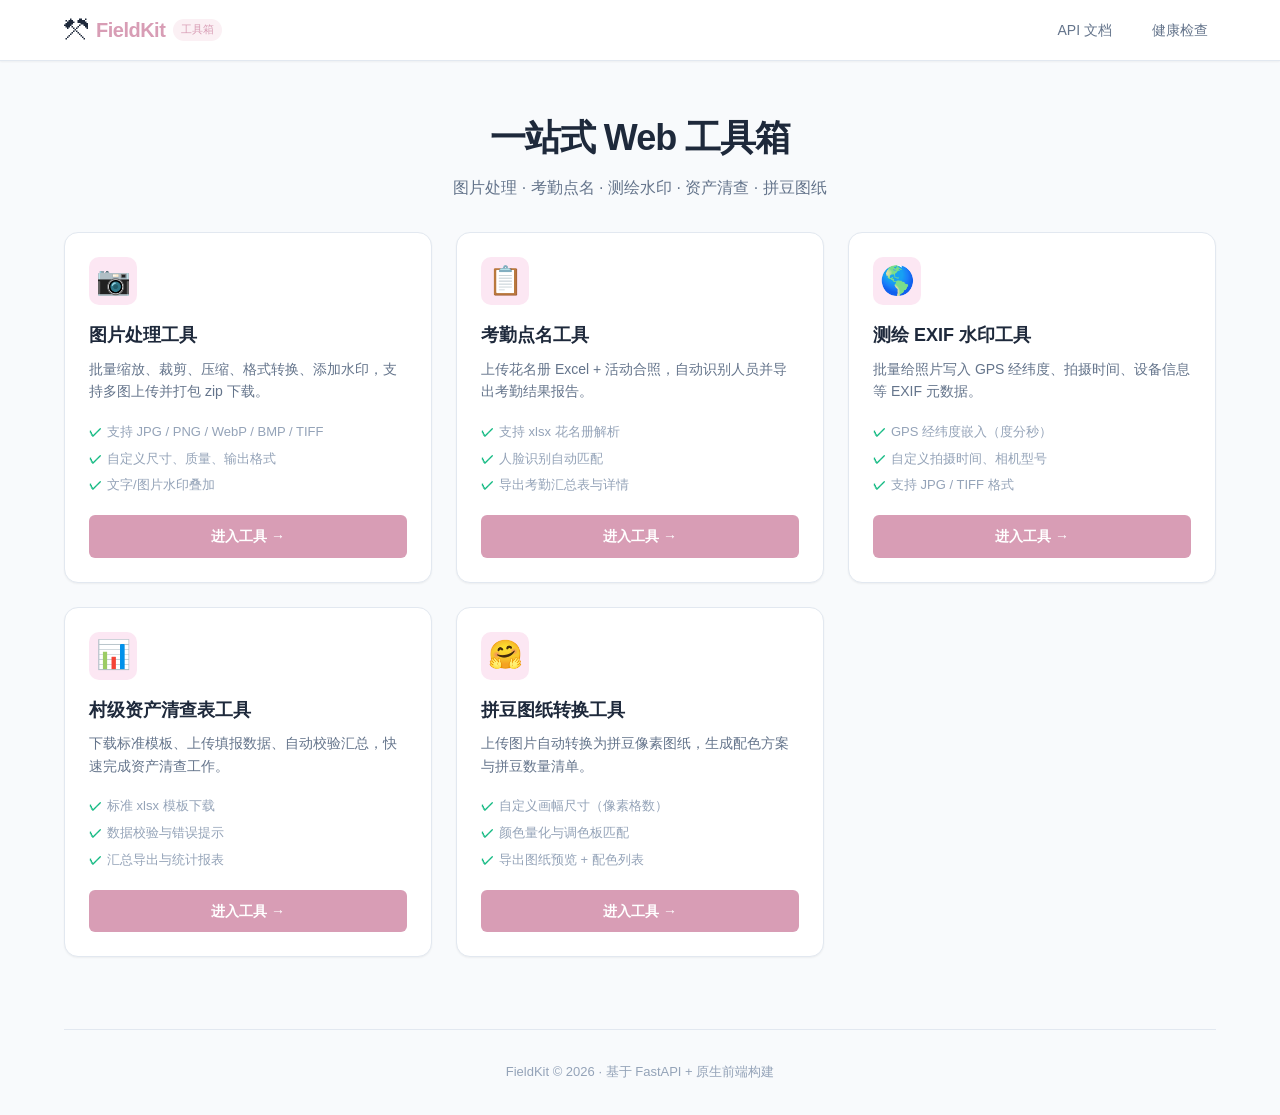
==== static/index.html @ 3ac5bb94 "feat:第二阶段 完成static首页、全局样式与通用前端js组件" ====
<!DOCTYPE html>
<html lang="zh-CN">
<head>
    <meta charset="UTF-8">
    <meta name="viewport" content="width=device-width, initial-scale=1.0">
    <title>FieldKit - 一站式 Web 工具箱</title>
    <link rel="stylesheet" href="/static/css/style.css">
</head>
<body>

    <!-- ============================================================ -->
    <!-- 顶部导航 -->
    <!-- ============================================================ -->
    <header class="header">
        <div class="header-inner">
            <div class="logo">
                <span class="logo-icon">&#9874;</span>
                <span class="logo-text">FieldKit</span>
                <span class="logo-badge">工具箱</span>
            </div>
            <nav class="nav-links">
                <a href="/docs" target="_blank" class="nav-link">API 文档</a>
                <a href="/api/health" target="_blank" class="nav-link">健康检查</a>
            </nav>
        </div>
    </header>

    <!-- ============================================================ -->
    <!-- 主体内容 -->
    <!-- ============================================================ -->
    <main class="main-container">

        <!-- 欢迎区域 -->
        <section class="hero">
            <h1 class="hero-title">一站式 Web 工具箱</h1>
            <p class="hero-desc">
                图片处理 &middot; 考勤点名 &middot; 测绘水印 &middot; 资产清查 &middot; 拼豆图纸
            </p>
        </section>

        <!-- 工具卡片网格 -->
        <section class="tool-grid">

            <!-- 1. 图片处理工具 -->
            <div class="tool-card" data-tool="image">
                <div class="card-icon icon-image">&#128247;</div>
                <h3 class="card-title">图片处理工具</h3>
                <p class="card-desc">
                    批量缩放、裁剪、压缩、格式转换、添加水印，支持多图上传并打包 zip 下载。
                </p>
                <ul class="card-features">
                    <li>支持 JPG / PNG / WebP / BMP / TIFF</li>
                    <li>自定义尺寸、质量、输出格式</li>
                    <li>文字/图片水印叠加</li>
                </ul>
                <a href="/static/pages/image-tool.html" class="card-btn">进入工具 &rarr;</a>
            </div>

            <!-- 2. 考勤点名工具 -->
            <div class="tool-card" data-tool="attendance">
                <div class="card-icon icon-attendance">&#128203;</div>
                <h3 class="card-title">考勤点名工具</h3>
                <p class="card-desc">
                    上传花名册 Excel + 活动合照，自动识别人员并导出考勤结果报告。
                </p>
                <ul class="card-features">
                    <li>支持 xlsx 花名册解析</li>
                    <li>人脸识别自动匹配</li>
                    <li>导出考勤汇总表与详情</li>
                </ul>
                <a href="/static/pages/attendance-tool.html" class="card-btn">进入工具 &rarr;</a>
            </div>

            <!-- 3. 测绘 EXIF 水印工具 -->
            <div class="tool-card" data-tool="survey">
                <div class="card-icon icon-survey">&#127758;</div>
                <h3 class="card-title">测绘 EXIF 水印工具</h3>
                <p class="card-desc">
                    批量给照片写入 GPS 经纬度、拍摄时间、设备信息等 EXIF 元数据。
                </p>
                <ul class="card-features">
                    <li>GPS 经纬度嵌入（度分秒）</li>
                    <li>自定义拍摄时间、相机型号</li>
                    <li>支持 JPG / TIFF 格式</li>
                </ul>
                <a href="/static/pages/survey-tool.html" class="card-btn">进入工具 &rarr;</a>
            </div>

            <!-- 4. 村级资产清查表工具 -->
            <div class="tool-card" data-tool="asset">
                <div class="card-icon icon-asset">&#128202;</div>
                <h3 class="card-title">村级资产清查表工具</h3>
                <p class="card-desc">
                    下载标准模板、上传填报数据、自动校验汇总，快速完成资产清查工作。
                </p>
                <ul class="card-features">
                    <li>标准 xlsx 模板下载</li>
                    <li>数据校验与错误提示</li>
                    <li>汇总导出与统计报表</li>
                </ul>
                <a href="/static/pages/asset-tool.html" class="card-btn">进入工具 &rarr;</a>
            </div>

            <!-- 5. 拼豆图纸转换工具 -->
            <div class="tool-card" data-tool="bead">
                <div class="card-icon icon-bead">&#129303;</div>
                <h3 class="card-title">拼豆图纸转换工具</h3>
                <p class="card-desc">
                    上传图片自动转换为拼豆像素图纸，生成配色方案与拼豆数量清单。
                </p>
                <ul class="card-features">
                    <li>自定义画幅尺寸（像素格数）</li>
                    <li>颜色量化与调色板匹配</li>
                    <li>导出图纸预览 + 配色列表</li>
                </ul>
                <a href="/static/pages/bead-tool.html" class="card-btn">进入工具 &rarr;</a>
            </div>

        </section>

        <!-- 页脚 -->
        <footer class="footer">
            <p>FieldKit &copy; 2026 &middot; 基于 FastAPI + 原生前端构建</p>
        </footer>
    </main>

    <!-- ============================================================ -->
    <!-- 全局 Toast 容器（由 common.js 驱动） -->
    <!-- ============================================================ -->
    <div id="toast-container" class="toast-container"></div>

    <script src="/static/js/common.js"></script>
</body>
</html>
---- static/css/style.css ----
/* ============================================================
   FieldKit - 全局通用样式
   基于 CSS 变量实现主题化，适配桌面端浏览器
   ============================================================ */

/* -------------------- CSS 变量（设计令牌） -------------------- */
:root {
    /* 主色调 - 淡粉色系 */
    --color-primary: #D89DB5;
    --color-primary-hover: #C48A9F;
    --color-primary-light: #FBF0F4;

    /* 功能色 */
    --color-success: #10B981;
    --color-success-bg: #ECFDF5;
    --color-warning: #F59E0B;
    --color-warning-bg: #FFFBEB;
    --color-error: #EF4444;
    --color-error-bg: #FEF2F2;
    --color-info: #3B82F6;
    --color-info-bg: #EFF6FF;

    /* 中性色 */
    --color-bg: #F8FAFC;
    --color-surface: #FFFFFF;
    --color-border: #E2E8F0;
    --color-text: #1E293B;
    --color-text-secondary: #64748B;
    --color-text-muted: #94A3B8;

    /* 阴影 */
    --shadow-sm: 0 1px 2px rgba(0, 0, 0, 0.05);
    --shadow-md: 0 4px 6px -1px rgba(0, 0, 0, 0.07), 0 2px 4px -2px rgba(0, 0, 0, 0.05);
    --shadow-lg: 0 10px 15px -3px rgba(0, 0, 0, 0.08), 0 4px 6px -4px rgba(0, 0, 0, 0.04);
    --shadow-xl: 0 20px 25px -5px rgba(0, 0, 0, 0.1), 0 8px 10px -6px rgba(0, 0, 0, 0.04);

    /* 圆角 */
    --radius-sm: 6px;
    --radius-md: 10px;
    --radius-lg: 14px;
    --radius-xl: 20px;

    /* 间距 */
    --spacing-xs: 4px;
    --spacing-sm: 8px;
    --spacing-md: 16px;
    --spacing-lg: 24px;
    --spacing-xl: 32px;
    --spacing-2xl: 48px;

    /* 排版 */
    --font-family: -apple-system, BlinkMacSystemFont, "Segoe UI", "PingFang SC",
                    "Microsoft YaHei", "Helvetica Neue", Arial, sans-serif;
    --font-mono: "SF Mono", "Fira Code", "Consolas", monospace;
}

/* -------------------- 全局重置 -------------------- */
*,
*::before,
*::after {
    box-sizing: border-box;
    margin: 0;
    padding: 0;
}

html {
    font-size: 16px;
    -webkit-font-smoothing: antialiased;
    -moz-osx-font-smoothing: grayscale;
}

body {
    font-family: var(--font-family);
    color: var(--color-text);
    background-color: var(--color-bg);
    line-height: 1.6;
    min-height: 100vh;
}

a {
    color: var(--color-primary);
    text-decoration: none;
    transition: color 0.2s;
}
a:hover {
    color: var(--color-primary-hover);
}

img {
    max-width: 100%;
    display: block;
}

/* -------------------- 顶部导航栏 -------------------- */
.header {
    background: var(--color-surface);
    border-bottom: 1px solid var(--color-border);
    position: sticky;
    top: 0;
    z-index: 100;
    box-shadow: var(--shadow-sm);
}

.header-inner {
    max-width: 1200px;
    margin: 0 auto;
    padding: 0 var(--spacing-lg);
    height: 60px;
    display: flex;
    align-items: center;
    justify-content: space-between;
}

.logo {
    display: flex;
    align-items: center;
    gap: var(--spacing-sm);
}

.logo-icon {
    font-size: 24px;
}

.logo-text {
    font-size: 20px;
    font-weight: 700;
    color: var(--color-primary);
    letter-spacing: -0.5px;
}

.logo-badge {
    font-size: 11px;
    font-weight: 500;
    color: var(--color-primary);
    background: var(--color-primary-light);
    padding: 2px 8px;
    border-radius: 999px;
}

.nav-links {
    display: flex;
    gap: var(--spacing-lg);
}

.nav-link {
    font-size: 14px;
    color: var(--color-text-secondary);
    font-weight: 500;
    padding: var(--spacing-xs) var(--spacing-sm);
    border-radius: var(--radius-sm);
    transition: all 0.2s;
}
.nav-link:hover {
    color: var(--color-primary);
    background: var(--color-primary-light);
}

/* -------------------- 主体容器 -------------------- */
.main-container {
    max-width: 1200px;
    margin: 0 auto;
    padding: 0 var(--spacing-lg);
}

/* -------------------- 欢迎区域 -------------------- */
.hero {
    text-align: center;
    padding: var(--spacing-2xl) 0 var(--spacing-xl);
}

.hero-title {
    font-size: 36px;
    font-weight: 800;
    color: var(--color-text);
    letter-spacing: -1px;
    margin-bottom: var(--spacing-sm);
}

.hero-desc {
    font-size: 16px;
    color: var(--color-text-secondary);
}

/* -------------------- 工具卡片网格 -------------------- */
.tool-grid {
    display: grid;
    grid-template-columns: repeat(3, 1fr);
    gap: var(--spacing-lg);
    padding-bottom: var(--spacing-2xl);
}

/* 响应式：宽度不足时减少列数 */
@media (max-width: 1024px) {
    .tool-grid {
        grid-template-columns: repeat(2, 1fr);
    }
}
@media (max-width: 680px) {
    .tool-grid {
        grid-template-columns: 1fr;
    }
}

/* -------------------- 单张工具卡片 -------------------- */
.tool-card {
    background: var(--color-surface);
    border: 1px solid var(--color-border);
    border-radius: var(--radius-lg);
    padding: var(--spacing-lg);
    display: flex;
    flex-direction: column;
    transition: all 0.25s ease;
    box-shadow: var(--shadow-sm);
}

.tool-card:hover {
    box-shadow: var(--shadow-lg);
    border-color: var(--color-primary);
    transform: translateY(-2px);
}

.card-header {
    display: flex;
    align-items: center;
    justify-content: space-between;
    margin-bottom: var(--spacing-md);
}

.card-icon {
    width: 48px;
    height: 48px;
    font-size: 28px;
    display: flex;
    align-items: center;
    justify-content: center;
    border-radius: var(--radius-md);
    margin-bottom: var(--spacing-md);
}

.icon-image     { background: #FCE7F3; }
.icon-attendance { background: #FCE7F3; }
.icon-survey    { background: #FCE7F3; }
.icon-asset     { background: #FCE7F3; }
.icon-bead      { background: #FCE7F3; }

.card-badge {
    font-size: 11px;
    font-weight: 600;
    padding: 3px 10px;
    border-radius: 999px;
    letter-spacing: 0.3px;
}
.badge-high { background: #FEF2F2; color: #DC2626; }
.badge-mid  { background: #FFFBEB; color: #D97706; }

.card-title {
    font-size: 18px;
    font-weight: 700;
    margin-bottom: var(--spacing-sm);
    color: var(--color-text);
}

.card-desc {
    font-size: 14px;
    color: var(--color-text-secondary);
    margin-bottom: var(--spacing-md);
    line-height: 1.6;
    flex-grow: 1;
}

.card-features {
    list-style: none;
    margin-bottom: var(--spacing-md);
}

.card-features li {
    font-size: 13px;
    color: var(--color-text-muted);
    padding: 3px 0;
    padding-left: 18px;
    position: relative;
}

.card-features li::before {
    content: "✓";
    position: absolute;
    left: 0;
    color: var(--color-success);
    font-weight: 700;
}

.card-btn {
    display: block;
    width: 100%;
    text-align: center;
    padding: 10px 0;
    background: var(--color-primary);
    color: #FFFFFF;
    border: none;
    border-radius: var(--radius-sm);
    font-size: 14px;
    font-weight: 600;
    cursor: pointer;
    transition: background 0.2s, transform 0.1s;
}
.card-btn:hover {
    background: var(--color-primary-hover);
    color: #FFFFFF;
    transform: scale(1.02);
}
.card-btn:active {
    transform: scale(0.98);
}

/* -------------------- 页脚 -------------------- */
.footer {
    text-align: center;
    padding: var(--spacing-xl) 0;
    border-top: 1px solid var(--color-border);
    margin-top: var(--spacing-lg);
}

.footer p {
    font-size: 13px;
    color: var(--color-text-muted);
}

/* ============================================================
   Toast 轻提示（由 common.js 动态创建）
   ============================================================ */
.toast-container {
    position: fixed;
    top: 80px;
    right: var(--spacing-lg);
    z-index: 9999;
    display: flex;
    flex-direction: column;
    gap: var(--spacing-sm);
    pointer-events: none;
}

.toast {
    display: flex;
    align-items: center;
    gap: var(--spacing-sm);
    min-width: 280px;
    max-width: 420px;
    padding: 12px 16px;
    border-radius: var(--radius-md);
    font-size: 14px;
    font-weight: 500;
    box-shadow: var(--shadow-lg);
    pointer-events: auto;
    animation: toastSlideIn 0.3s ease, toastFadeOut 0.3s ease forwards;
    animation-delay: 0s, 2.7s;
}

@keyframes toastSlideIn {
    from { transform: translateX(120%); opacity: 0; }
    to   { transform: translateX(0);    opacity: 1; }
}
@keyframes toastFadeOut {
    from { opacity: 1; }
    to   { opacity: 0; transform: translateY(-8px); }
}

.toast-success {
    background: var(--color-success-bg);
    border: 1px solid var(--color-success);
    color: #065F46;
}
.toast-error {
    background: var(--color-error-bg);
    border: 1px solid var(--color-error);
    color: #991B1B;
}
.toast-warning {
    background: var(--color-warning-bg);
    border: 1px solid var(--color-warning);
    color: #92400E;
}
.toast-info {
    background: var(--color-info-bg);
    border: 1px solid var(--color-info);
    color: #1E40AF;
}

.toast-icon {
    font-size: 18px;
    flex-shrink: 0;
}

.toast-msg {
    flex: 1;
}

/* ============================================================
   通用表单元素样式（供各工具页复用）
   ============================================================ */

/* 文件上传拖拽区 */
.upload-zone {
    border: 2px dashed var(--color-border);
    border-radius: var(--radius-lg);
    padding: var(--spacing-2xl);
    text-align: center;
    cursor: pointer;
    transition: all 0.25s;
    background: #FAFBFC;
}

.upload-zone:hover,
.upload-zone.drag-over {
    border-color: var(--color-primary);
    background: var(--color-primary-light);
}

.upload-zone-icon {
    font-size: 40px;
    margin-bottom: var(--spacing-sm);
}

.upload-zone-text {
    font-size: 15px;
    color: var(--color-text-secondary);
    margin-bottom: var(--spacing-xs);
}

.upload-zone-hint {
    font-size: 12px;
    color: var(--color-text-muted);
}

/* 按钮基础样式 */
.btn {
    display: inline-flex;
    align-items: center;
    justify-content: center;
    gap: 6px;
    padding: 10px 20px;
    font-size: 14px;
    font-weight: 600;
    font-family: inherit;
    border: none;
    border-radius: var(--radius-sm);
    cursor: pointer;
    transition: all 0.2s;
}

.btn-primary {
    background: var(--color-primary);
    color: #FFFFFF;
}
.btn-primary:hover {
    background: var(--color-primary-hover);
}

.btn-secondary {
    background: var(--color-surface);
    color: var(--color-text);
    border: 1px solid var(--color-border);
}
.btn-secondary:hover {
    background: var(--color-bg);
}

.btn-success {
    background: var(--color-success);
    color: #FFFFFF;
}
.btn-success:hover {
    background: #059669;
}

.btn-danger {
    background: var(--color-error);
    color: #FFFFFF;
}
.btn-danger:hover {
    background: #DC2626;
}

.btn:disabled {
    opacity: 0.5;
    cursor: not-allowed;
}

/* 输入框 */
.input {
    width: 100%;
    padding: 10px 14px;
    font-size: 14px;
    font-family: inherit;
    border: 1px solid var(--color-border);
    border-radius: var(--radius-sm);
    outline: none;
    transition: border-color 0.2s, box-shadow 0.2s;
    background: var(--color-surface);
    color: var(--color-text);
}
.input:focus {
    border-color: var(--color-primary);
    box-shadow: 0 0 0 3px var(--color-primary-light);
}

/* Select 下拉框 */
.select {
    padding: 10px 14px;
    font-size: 14px;
    font-family: inherit;
    border: 1px solid var(--color-border);
    border-radius: var(--radius-sm);
    outline: none;
    cursor: pointer;
    background: var(--color-surface);
    color: var(--color-text);
    transition: border-color 0.2s;
}
.select:focus {
    border-color: var(--color-primary);
    box-shadow: 0 0 0 3px var(--color-primary-light);
}

/* 标签 */
.label {
    display: block;
    font-size: 14px;
    font-weight: 600;
    color: var(--color-text);
    margin-bottom: var(--spacing-xs);
}

/* 帮助文字 */
.help-text {
    font-size: 12px;
    color: var(--color-text-muted);
    margin-top: 4px;
}

/* 分割线 */
.divider {
    border: none;
    height: 1px;
    background: var(--color-border);
    margin: var(--spacing-lg) 0;
}

/* 卡片基础（供工具内页复用） */
.card {
    background: var(--color-surface);
    border: 1px solid var(--color-border);
    border-radius: var(--radius-lg);
    padding: var(--spacing-lg);
    box-shadow: var(--shadow-sm);
}

/* 加载动画 */
.spinner {
    display: inline-block;
    width: 20px;
    height: 20px;
    border: 2px solid var(--color-border);
    border-top-color: var(--color-primary);
    border-radius: 50%;
    animation: spin 0.6s linear infinite;
}

@keyframes spin {
    to { transform: rotate(360deg); }
}

/* 进度条 */
.progress-bar {
    width: 100%;
    height: 6px;
    background: var(--color-border);
    border-radius: 999px;
    overflow: hidden;
}
.progress-bar-fill {
    height: 100%;
    background: var(--color-primary);
    border-radius: 999px;
    transition: width 0.3s ease;
}

/* 文件列表（上传后展示） */
.file-list {
    list-style: none;
    display: flex;
    flex-direction: column;
    gap: var(--spacing-sm);
}
.file-item {
    display: flex;
    align-items: center;
    justify-content: space-between;
    padding: 8px 12px;
    background: var(--color-bg);
    border-radius: var(--radius-sm);
    font-size: 13px;
}
.file-item-name {
    flex: 1;
    overflow: hidden;
    text-overflow: ellipsis;
    white-space: nowrap;
}
.file-item-size {
    color: var(--color-text-muted);
    margin-left: var(--spacing-md);
    flex-shrink: 0;
}
.file-item-remove {
    background: none;
    border: none;
    color: var(--color-error);
    cursor: pointer;
    font-size: 16px;
    padding: 0 4px;
    margin-left: var(--spacing-sm);
}
.file-item-remove:hover {
    color: #DC2626;
}

/* 页面标题（工具子页共用） */
.page-header {
    display: flex;
    align-items: center;
    gap: var(--spacing-md);
    padding: var(--spacing-lg) 0;
    border-bottom: 1px solid var(--color-border);
    margin-bottom: var(--spacing-lg);
}
.page-back {
    font-size: 14px;
    color: var(--color-text-secondary);
    cursor: pointer;
    text-decoration: none;
    padding: 6px 12px;
    border-radius: var(--radius-sm);
    transition: all 0.2s;
}
.page-back:hover {
    background: var(--color-bg);
    color: var(--color-primary);
}
.page-title {
    font-size: 22px;
    font-weight: 700;
}

/* 表格基础样式 */
.table-wrapper {
    overflow-x: auto;
}
.table {
    width: 100%;
    border-collapse: collapse;
    font-size: 13px;
}
.table th,
.table td {
    padding: 10px 14px;
    text-align: left;
    border-bottom: 1px solid var(--color-border);
}
.table th {
    background: var(--color-bg);
    font-weight: 600;
    color: var(--color-text-secondary);
    font-size: 12px;
    text-transform: uppercase;
    letter-spacing: 0.5px;
}
.table tr:hover td {
    background: #F8FAFC;
}
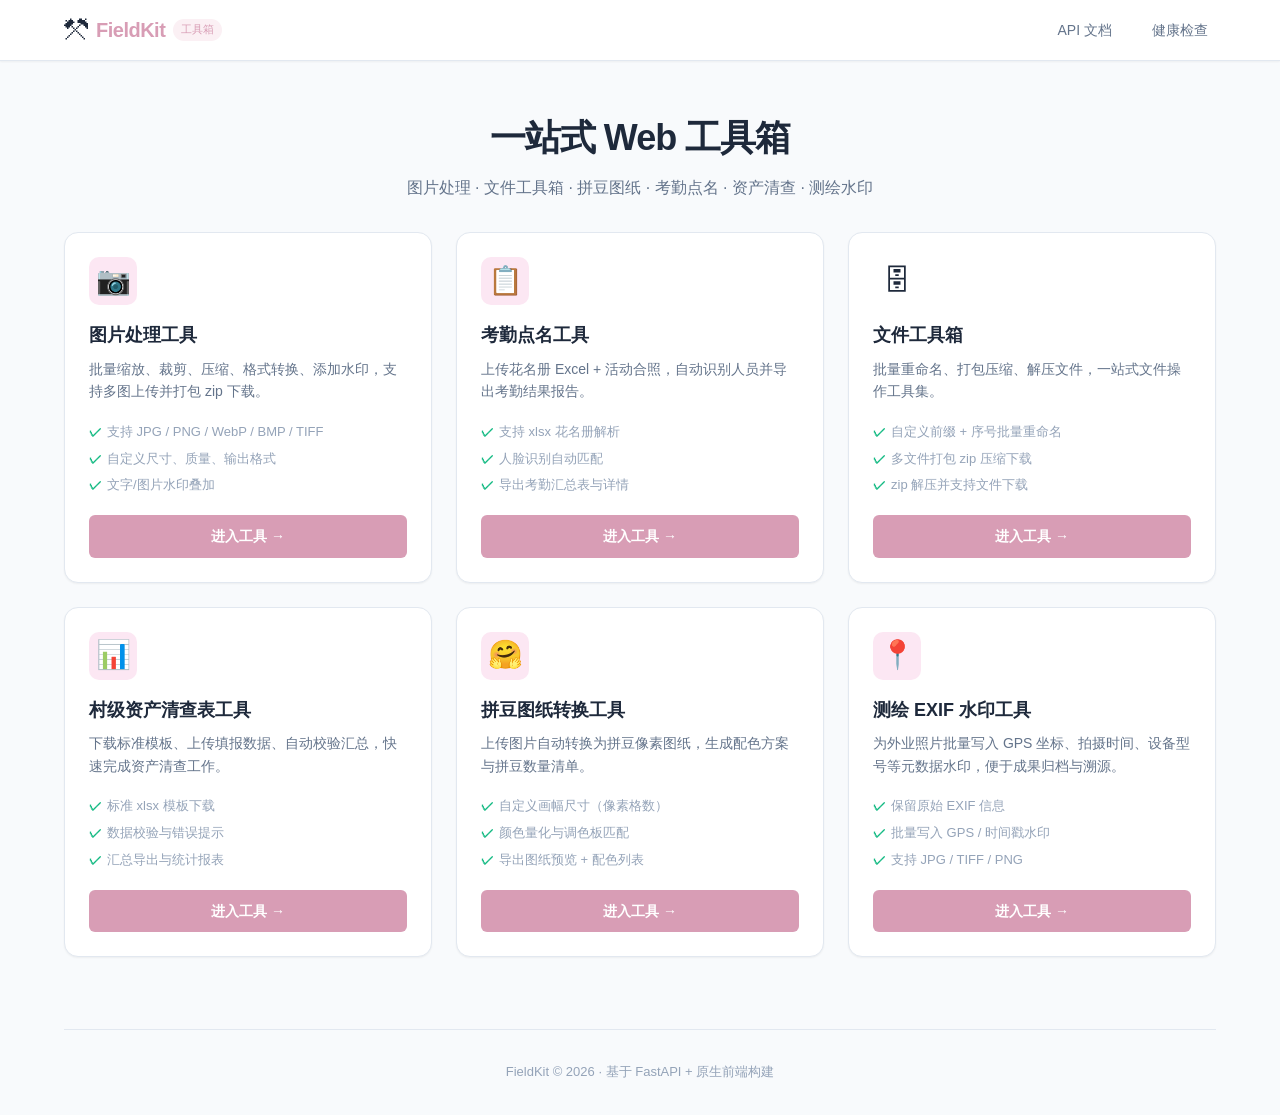
==== commit dfd7caef: "feat:第四阶段 routes新增文件工具箱，实现批量重命名、zip打包、解压接口：新增拼豆图纸转化工具" ====
--- a/static/index.html
+++ b/static/index.html
@@ -34,7 +34,7 @@
         <section class="hero">
             <h1 class="hero-title">一站式 Web 工具箱</h1>
             <p class="hero-desc">
-                图片处理 &middot; 考勤点名 &middot; 测绘水印 &middot; 资产清查 &middot; 拼豆图纸
+                图片处理 &middot; 文件工具箱 &middot; 拼豆图纸 &middot; 考勤点名 &middot; 资产清查 &middot; 测绘水印
             </p>
         </section>
 
@@ -71,19 +71,19 @@
                 <a href="/static/pages/attendance-tool.html" class="card-btn">进入工具 &rarr;</a>
             </div>
 
-            <!-- 3. 测绘 EXIF 水印工具 -->
-            <div class="tool-card" data-tool="survey">
-                <div class="card-icon icon-survey">&#127758;</div>
-                <h3 class="card-title">测绘 EXIF 水印工具</h3>
+            <!-- 3. 文件工具箱 -->
+            <div class="tool-card" data-tool="file">
+                <div class="card-icon icon-file">&#128452;</div>
+                <h3 class="card-title">文件工具箱</h3>
                 <p class="card-desc">
-                    批量给照片写入 GPS 经纬度、拍摄时间、设备信息等 EXIF 元数据。
+                    批量重命名、打包压缩、解压文件，一站式文件操作工具集。
                 </p>
                 <ul class="card-features">
-                    <li>GPS 经纬度嵌入（度分秒）</li>
-                    <li>自定义拍摄时间、相机型号</li>
-                    <li>支持 JPG / TIFF 格式</li>
+                    <li>自定义前缀 + 序号批量重命名</li>
+                    <li>多文件打包 zip 压缩下载</li>
+                    <li>zip 解压并支持文件下载</li>
                 </ul>
-                <a href="/static/pages/survey-tool.html" class="card-btn">进入工具 &rarr;</a>
+                <a href="/static/pages/file-tool.html" class="card-btn">进入工具 &rarr;</a>
             </div>
 
             <!-- 4. 村级资产清查表工具 -->
@@ -116,6 +116,21 @@
                 <a href="/static/pages/bead-tool.html" class="card-btn">进入工具 &rarr;</a>
             </div>
 
+            <!-- 6. 测绘 EXIF 水印工具 -->
+            <div class="tool-card" data-tool="survey">
+                <div class="card-icon icon-survey">&#128205;</div>
+                <h3 class="card-title">测绘 EXIF 水印工具</h3>
+                <p class="card-desc">
+                    为外业照片批量写入 GPS 坐标、拍摄时间、设备型号等元数据水印，便于成果归档与溯源。
+                </p>
+                <ul class="card-features">
+                    <li>保留原始 EXIF 信息</li>
+                    <li>批量写入 GPS / 时间戳水印</li>
+                    <li>支持 JPG / TIFF / PNG</li>
+                </ul>
+                <a href="/static/pages/survey-tool.html" class="card-btn">进入工具 &rarr;</a>
+            </div>
+
         </section>
 
         <!-- 页脚 -->
--- a/static/css/style.css
+++ b/static/css/style.css
@@ -252,6 +252,7 @@
 }
 .badge-high { background: #FEF2F2; color: #DC2626; }
 .badge-mid  { background: #FFFBEB; color: #D97706; }
+.badge-ok   { background: #ECFDF5; color: #059669; }
 
 .card-title {
     font-size: 18px;
